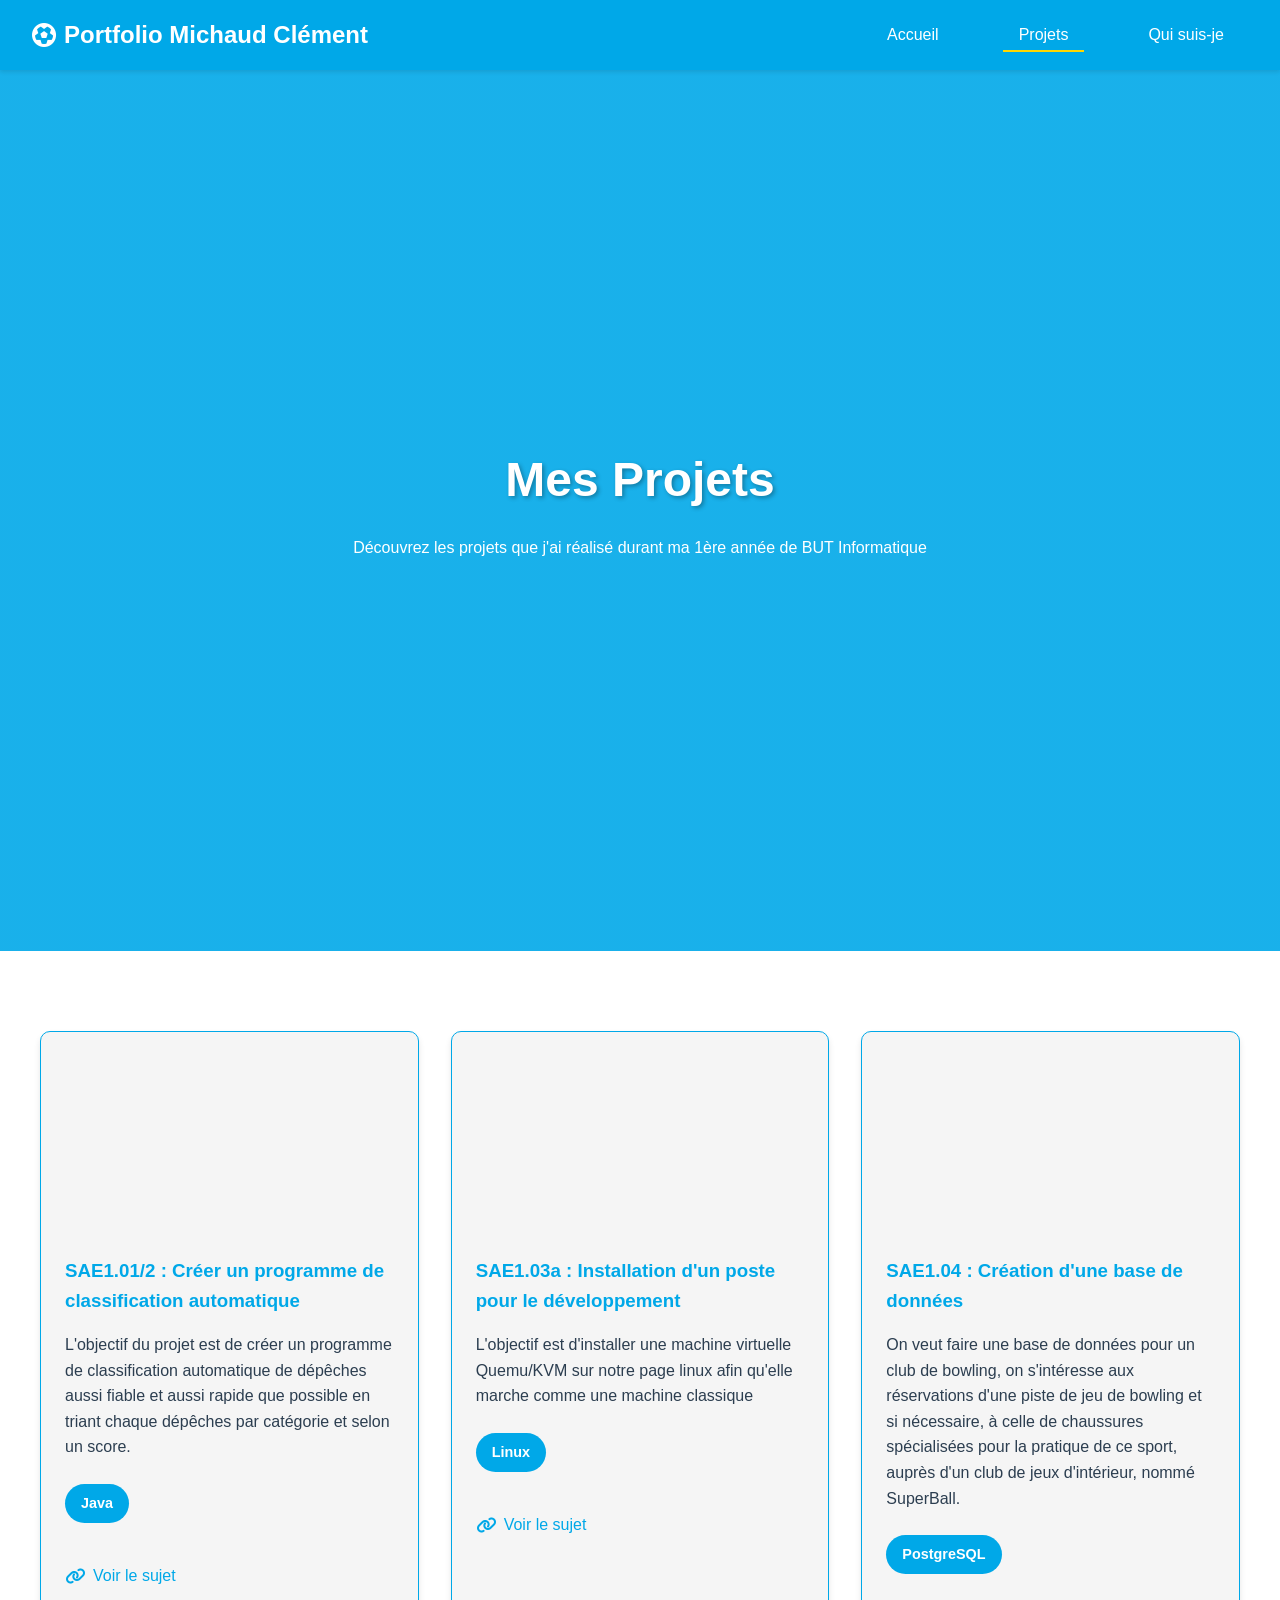
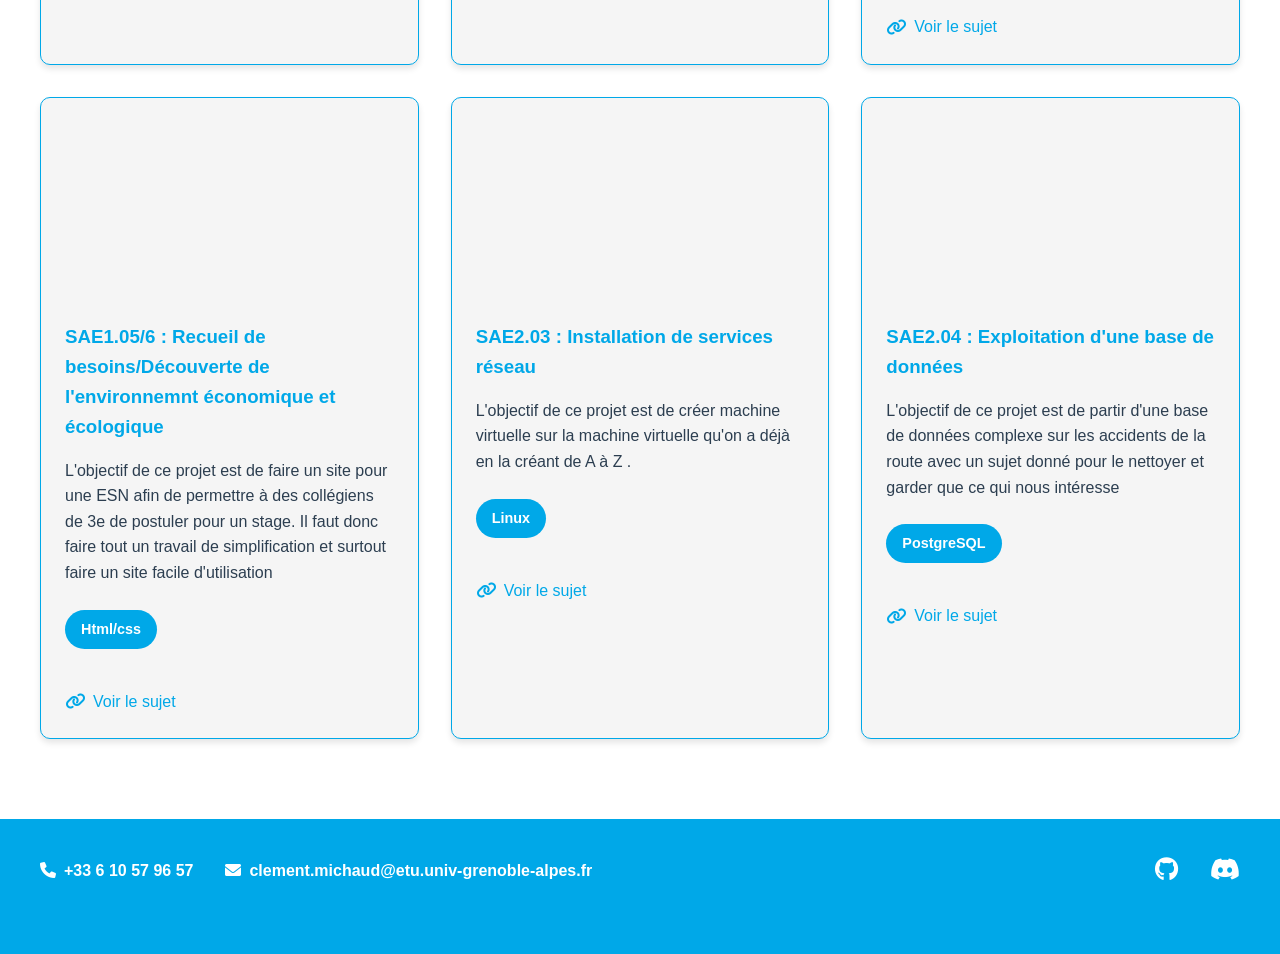
==== projets.html @ e9f32c7b "Add files via upload" ====
<!DOCTYPE html>
<html lang="fr">
<head>
    <meta charset="UTF-8">
    <meta name="viewport" content="width=device-width, initial-scale=1.0">
    <title>Projets</title>
    <link rel="stylesheet" href="styles.css">
    <link rel="stylesheet" href="https://cdnjs.cloudflare.com/ajax/libs/font-awesome/6.0.0/css/all.min.css">
</head>
<body>
    <nav class="navbar">
        <div class="nav-brand">
            <i class="fas fa-futbol"></i>
            <span>Portfolio Michaud Clément</span>
        </div>
        <ul class="nav-links">
            <li><a href="index.html">Accueil</a></li>
            <li><a href="projets.html" class="active">Projets</a></li>
            <li><a href="qui-suis-je.html">Qui suis-je</a></li>
        </ul>
    </nav>

    <div class="page-section-indicator">
        <div class="section-indicator">
            <div class="section-indicator-item active" data-section="presentation">Présentation</div>
            <div class="section-indicator-item" data-section="projets">Projets</div>
        </div>
    </div>

    <section class="hero">
        <div class="hero-content">
            <h1>Mes Projets</h1>
            <p>Découvrez les projets que j'ai réalisé durant ma 1ère année de BUT Informatique</p>
        </div>
    </section>

    <section class="projects-section">
        <div class="project-grid">
            <div class="project-card">
                <div class="project-image" style="background-image: url('https://via.placeholder.com/300')"></div>
                <div class="project-content">
                    <h3>SAE1.01/2 : Créer un programme de classification automatique</h3>
                    <p>L'objectif du projet est de créer un programme de classification automatique de dépêches aussi fiable et aussi rapide que 
                        possible en triant chaque dépêches par catégorie et selon un score. </p>
                    <div class="project-tech">
                        <span>Java</span>
                    </div>
                    <div class="project-links">
                        <a href="images/SAE101.pdf" class="project-link"><i class="fas fa-link"></i> Voir le sujet</a>
                    </div>
                </div>
            </div>

            <div class="project-card">
                <div class="project-image" style="background-image: url('https://via.placeholder.com/300')"></div>
                <div class="project-content">
                    <h3>SAE1.03a : Installation d'un poste pour le développement</h3>
                    <p>L'objectif est d'installer une machine virtuelle Quemu/KVM sur notre page linux afin qu'elle marche comme une machine classique
                    </p>
                    <div class="project-tech">
                        <span>Linux</span>
                    </div>
                    <div class="project-links">
                        <a href="images/SAE103a.PNG" class="project-link"><i class="fas fa-link"></i> Voir le sujet</a>
                    </div>
                </div>
            </div>

            <div class="project-card">
                <div class="project-image" style="background-image: url('https://via.placeholder.com/300')"></div>
                <div class="project-content">
                    <h3>SAE1.04 : Création d'une base de données</h3>
                    <p>On veut faire une base de données pour un club de bowling, on s'intéresse aux réservations d'une piste de jeu de bowling et si nécessaire, à celle de chaussures spécialisées
                        pour la pratique de ce sport, auprès d'un club de jeux d'intérieur, nommé SuperBall.</p>
                    <div class="project-tech">
                        <span>PostgreSQL</span>
                    </div>
                    <div class="project-links">
                        <a href="images/Sujet_SAE_S1.04_Etapes1_2_3.pdf" class="project-link"><i class="fas fa-link"></i> Voir le sujet</a>
                    </div>
                </div>
            </div>

            <div class="project-card">
                <div class="project-image" style="background-image: url('https://via.placeholder.com/300')"></div>
                <div class="project-content">
                    <h3>SAE1.05/6 : Recueil de besoins/Découverte de l'environnemnt économique et écologique </h3>
                    <p>L'objectif de ce projet est de faire un site pour une ESN afin de permettre à des collégiens de 3e de postuler pour un stage. Il faut donc faire tout un travail de simplification et surtout faire un site facile d'utilisation</p>
                    <div class="project-tech">
                        <span>Html/css</span>
                    </div>
                    <div class="project-links">
                        <a href="images/SAE1-05-06-Sujet.pdf" class="project-link"><i class="fas fa-link"></i> Voir le sujet</a>
                    </div>
                </div>
            </div>

            <div class="project-card">
                <div class="project-image" style="background-image: url('https://via.placeholder.com/300')"></div>
                <div class="project-content">
                    <h3>SAE2.03 : Installation de services réseau</h3>
                    <p>L'objectif de ce projet est de créer machine virtuelle sur la machine virtuelle qu'on a déjà en la créant de A à Z .</p>
                    <div class="project-tech">
                        <span>Linux</span>
                    </div>
                    <div class="project-links">
                        <a href="images/SAE23a.PNG" class="project-link"><i class="fas fa-link"></i> Voir le sujet</a>
                    </div>
                </div>
            </div>

            <div class="project-card">
                <div class="project-image" style="background-image: url('https://via.placeholder.com/300')"></div>
                <div class="project-content">
                    <h3>SAE2.04 : Exploitation d'une base de données </h3>
                    <p>L'objectif de ce projet est de partir d'une base de données complexe sur les accidents de la route avec un sujet donné pour le nettoyer et garder que ce qui nous intéresse</p>
                    <div class="project-tech">
                        <span>PostgreSQL</span>
                    </div>
                    <div class="project-links">
                        <a href="images/SAE204.PNG" class="project-link"><i class="fas fa-link"></i> Voir le sujet</a>
                    </div>
                </div>
            </div>
        </div>
    </section>

    <footer>
        <div class="footer-content">
            <div class="contact-info">
                <a href="tel:+33123456789" class="contact-link">
                    <i class="fas fa-phone"></i>
                    <span>+33 6 10 57 96 57</span>
                </a>
                <a href="mailto:contact@example.com" class="contact-link">
                    <i class="fas fa-envelope"></i>
                    <span>clement.michaud@etu.univ-grenoble-alpes.fr</span>
                </a>
            </div>
            <div class="social-links">
                <a href="https://github.com/Clementmd13600" target="_blank">
                    <i class="fab fa-github"></i>
                </a>
                <a href="https://discordapp.com/users/1197885969622376449" target="_blank">
                    <i class="fab fa-discord"></i>
                </a>
            </div>
        </div>
    </footer>
</body>
</html>
---- styles.css ----
:root {
    --om-blue: #00A8E8; /* Bleu ciel OM */
    --om-white: #FFFFFF;
    --om-dark: #2C3E50;
    --om-gray: #F5F5F5;
    --om-gold: #FFD700;
}

* {
    margin: 0;
    padding: 0;
    box-sizing: border-box;
}

body {
    font-family: 'Arial', sans-serif;
    line-height: 1.6;
    color: var(--om-dark);
}

/* Navigation */
.navbar {
    background-color: var(--om-blue);
    padding: 1rem 2rem;
    display: flex;
    justify-content: space-between;
    align-items: center;
    position: fixed;
    width: 100%;
    top: 0;
    z-index: 1000;
    box-shadow: 0 2px 4px rgba(0, 0, 0, 0.1);
}

.nav-brand {
    color: var(--om-white);
    font-size: 1.5rem;
    display: flex;
    align-items: center;
    gap: 0.5rem;
    font-weight: bold;
}

.nav-links {
    display: flex;
    gap: 2rem;
    list-style: none;
}

.nav-links a {
    color: var(--om-white);
    text-decoration: none;
    padding: 0.5rem 1rem;
    margin: 0 0.5rem;
    transition: all 0.3s ease;
}

.nav-links a:hover {
    color: var(--om-gold);
}

.nav-links a.active {
    color: var(--om-white);
    border-bottom: 2px solid var(--om-gold);
    padding-bottom: 0.4rem;
}

/* Parcours Pro */
.parcours-section {
    padding: 5rem 2rem;
    background-color: var(--om-white);
}

.parcours-container {
    max-width: 1200px;
    margin: 0 auto;
    position: relative;
}

.timeline {
    position: relative;
    padding: 2rem 0;
}



.timeline-item {
    position: relative;
    padding: 2rem 0;
    display: flex;
    gap: 2rem;
}

.timeline-date {
    color: var(--om-blue);
    font-weight: bold;
    min-width: 100px;
    text-align: center;
}

.timeline-content {
    flex: 1;
}

.timeline-content p {
    color: var(--om-dark);
    margin-bottom: 1rem;
}

/* Hero Section */
.hero {
    height: 100vh;
    background: linear-gradient(rgba(0, 168, 232, 0.9), rgba(0, 168, 232, 0.9)),
                url('https://via.placeholder.com/1920x1080') center/cover;
    display: flex;
    align-items: center;
    justify-content: center;
    text-align: center;
    color: var(--om-white);
    padding: 0 1rem;
}

.hero-content {
    max-width: 800px;
}

.hero-content h1 {
    font-size: 3rem;
    margin-bottom: 1rem;
    text-shadow: 2px 2px 4px rgba(0, 0, 0, 0.3);
}

/* Profile Section */
.profile-section {
    display: flex;
    align-items: center;
    justify-content: center;
    gap: 3rem;
    max-width: 1200px;
    margin: 0 auto;
}

.profile-photo {
    width: 200px;
    height: 200px;
    border-radius: 50%;
    border: 4px solid var(--om-blue);
    box-shadow: 0 4px 6px rgba(0, 0, 0, 0.2);
    background-size: cover;
    background-position: center;
}

.profile-info h1 {
    font-size: 2.5rem;
    color: var(--om-white) !important;
    text-align: center;
    margin-bottom: 1rem;
}

.profile-info p {
    color: var(--om-dark);
    margin-bottom: 0.5rem;
}

/* Skills Section */
.skills-section {
    padding: 5rem 2rem;
    background-color: var(--om-white);
}

.skills-section h2 {
    text-align: center;
    margin-bottom: 3rem;
    color: var(--om-blue);
    font-weight: bold;
}

.skills-category {
    margin-bottom: 4rem;
}

.skills-category h3 {
    color: var(--om-blue);
    margin-bottom: 2rem;
}

.skills-grid {
    display: grid;
    grid-template-columns: repeat(auto-fit, minmax(150px, 1fr));
    gap: 2rem;
}

.skill-item {
    display: flex;
    flex-direction: column;
    align-items: center;
    gap: 1rem;
    padding: 1rem;
    background: var(--om-gray);
    border-radius: 10px;
    box-shadow: 0 2px 4px rgba(0, 0, 0, 0.1);
    transition: transform 0.3s ease;
}

.skill-item:hover {
    transform: translateY(-5px);
}

.skill-item img {
    width: 50px;
    height: 50px;
    object-fit: contain;
}

.skill-item span {
    color: var(--om-blue);
    font-weight: 500;
}

/* Projects Section */
.projects-section {
    padding: 5rem 2rem;
    background-color: var(--om-white);
}

.project-grid {
    display: grid;
    grid-template-columns: repeat(auto-fit, minmax(300px, 1fr));
    gap: 2rem;
    max-width: 1200px;
    margin: 0 auto;
}

.project-card {
    background: var(--om-gray);
    border-radius: 10px;
    overflow: hidden;
    box-shadow: 0 4px 6px rgba(0, 0, 0, 0.1);
    transition: transform 0.3s ease, box-shadow 0.3s ease;
    border: 1px solid var(--om-blue);
}

.project-card:hover {
    transform: translateY(-5px);
    box-shadow: 0 6px 12px rgba(0, 0, 0, 0.2);
}

.project-image {
    height: 200px;
    background-size: cover;
    background-position: center;
}

.project-content {
    padding: 1.5rem;
}

.project-content h2,
.project-content h3,
.project-tech span {
    color: var(--om-blue);
    margin-bottom: 1rem;
    font-weight: bold;
}

.project-content p {
    color: var(--om-blue);
    margin-bottom: 1rem;
}

.competences-section h2,
.interests-section h2,
.parcours-section h2 {
    color: var(--om-blue);
    margin-bottom: 1rem;
    font-weight: bold;
}

.project-content p {
    color: var(--om-dark);
    margin-bottom: 1.5rem;
}

.project-tech {
    display: flex;
    gap: 1rem;
    flex-wrap: wrap;
    margin-bottom: 1.5rem;
}

.project-tech span {
    background-color: var(--om-blue);
    color: var(--om-white);
    padding: 0.5rem 1rem;
    border-radius: 20px;
    font-size: 0.9rem;
}

.project-links {
    display: flex;
    gap: 1rem;
}

.project-link {
    color: var(--om-blue);
    text-decoration: none;
    display: flex;
    align-items: center;
    gap: 0.5rem;
    transition: color 0.3s ease;
}

.project-link:hover {
    color: var(--om-dark);
}

/* Interests Section */
.interests-section {
    padding: 5rem 2rem;
    background-color: var(--om-gray);
}

.interests-grid {
    display: grid;
    grid-template-columns: repeat(auto-fit, minmax(250px, 1fr));
    gap: 2rem;
    max-width: 1200px;
    margin: 0 auto;
}

.interest-item {
    background: var(--om-white);
    padding: 2rem;
    text-align: center;
    border-radius: 10px;
    box-shadow: 0 2px 4px rgba(0, 0, 0, 0.1);
    transition: transform 0.3s ease;
}

.interest-item:hover {
    transform: translateY(-5px);
}

.interest-item img {
    width: 80px;
    height: 80px;
    object-fit: cover;
    margin-bottom: 1rem;
}

.interest-item i {
    font-size: 2.5rem;
    color: var(--om-red);
    margin-bottom: 1rem;
}

.interest-item h3 {
    color: var(--om-red);
    margin-bottom: 0.5rem;
}

.hero-content {
    max-width: 800px;
}

.hero-content h1 {
    font-size: 3rem;
    margin-bottom: 1rem;
    text-shadow: 2px 2px 4px rgba(0, 0, 0, 0.3);
}

/* Profile Section */
.profile-section {
    max-width: 600px;
    margin: 0 auto;
    text-align: center;
}

.profile-photo {
    width: 200px;
    height: 200px;
    border-radius: 50%;
    margin: 0 auto 2rem;
    background-size: cover;
    background-position: center;
}

.profile-info h1 {
    font-size: 2.5rem;
    color: var(--om-dark);
}

.profile-info p {
    color: var(--om-dark);
    margin-bottom: 0.5rem;
}

/* Competences Section */
.competences-section {
    padding: 5rem 2rem;
    background-color: var(--om-white);
}

.competences-grid {
    display: grid;
    grid-template-columns: repeat(auto-fit, minmax(250px, 1fr));
    gap: 2rem;
    max-width: 1200px;
    margin: 0 auto;
    padding: 2rem 0;
}

.competence-item {
    background: var(--om-gray);
    padding: 1.5rem;
    border-radius: 10px;
    text-align: center;
    box-shadow: 0 2px 10px rgba(0, 0, 0, 0.1);
    transition: transform 0.3s ease;
}

.competence-item:hover {
    transform: translateY(-5px);
}

.competence-item img {
    width: 80px;
    height: 80px;
    object-fit: contain;
}

.competence-item h3 {
    color: var(--om-dark);
    margin-bottom: 0.5rem;
    font-size: 1.2rem;
    text-align: center;
}

.competence-item p {
    color: var(--om-dark);
    margin: 0;
    font-size: 0.9rem;
    opacity: 0.8;
    text-align: center;
    width: 100%;
    padding: 0 1rem;
}

/* Footer */
footer {
    background-color: var(--om-blue);
    color: var(--om-white);
    text-align: center;
    padding: 2rem;
    font-weight: bold;
}

.footer-content {
    max-width: 1200px;
    margin: 0 auto;
    display: flex;
    justify-content: space-between;
    align-items: center;
    flex-wrap: wrap;
    gap: 2rem;
    padding-bottom: 2rem;
}

.contact-info {
    display: flex;
    gap: 2rem;
    align-items: center;
}

.contact-info a {
    color: var(--om-white);
    text-decoration: none;
    transition: color 0.3s ease;
}

.contact-info a:hover {
    color: var(--om-dark);
}

.contact-link {
    display: flex;
    align-items: center;
    gap: 0.5rem;
    color: var(--om-white);
    text-decoration: none;
    transition: color 0.3s ease;
}

.contact-link:hover {
    color: var(--om-dark);
}

.social-links {
    display: flex;
    gap: 2rem;
}

.social-links a {
    color: var(--om-white);
    font-size: 1.5rem;
    transition: color 0.3s ease;
}

.social-links a:hover {
    color: var(--om-dark);
}

.projects-section{
    flex-wrap: wrap;
}

/* Responsive Design */
@media (max-width: 768px) {
    .nav-links {
        display: none;
    }
    
    .hero-content h1 {
        font-size: 2rem;
    }
    
    .profile-section {
        flex-direction: column;
    }
    
    .timeline-item {
        flex-direction: column;
    }
    
    .timeline-date {
        min-width: auto;
        margin-bottom: 1rem;
    }
    
    .footer-content {
        flex-direction: column;
        gap: 1rem;
    }
}
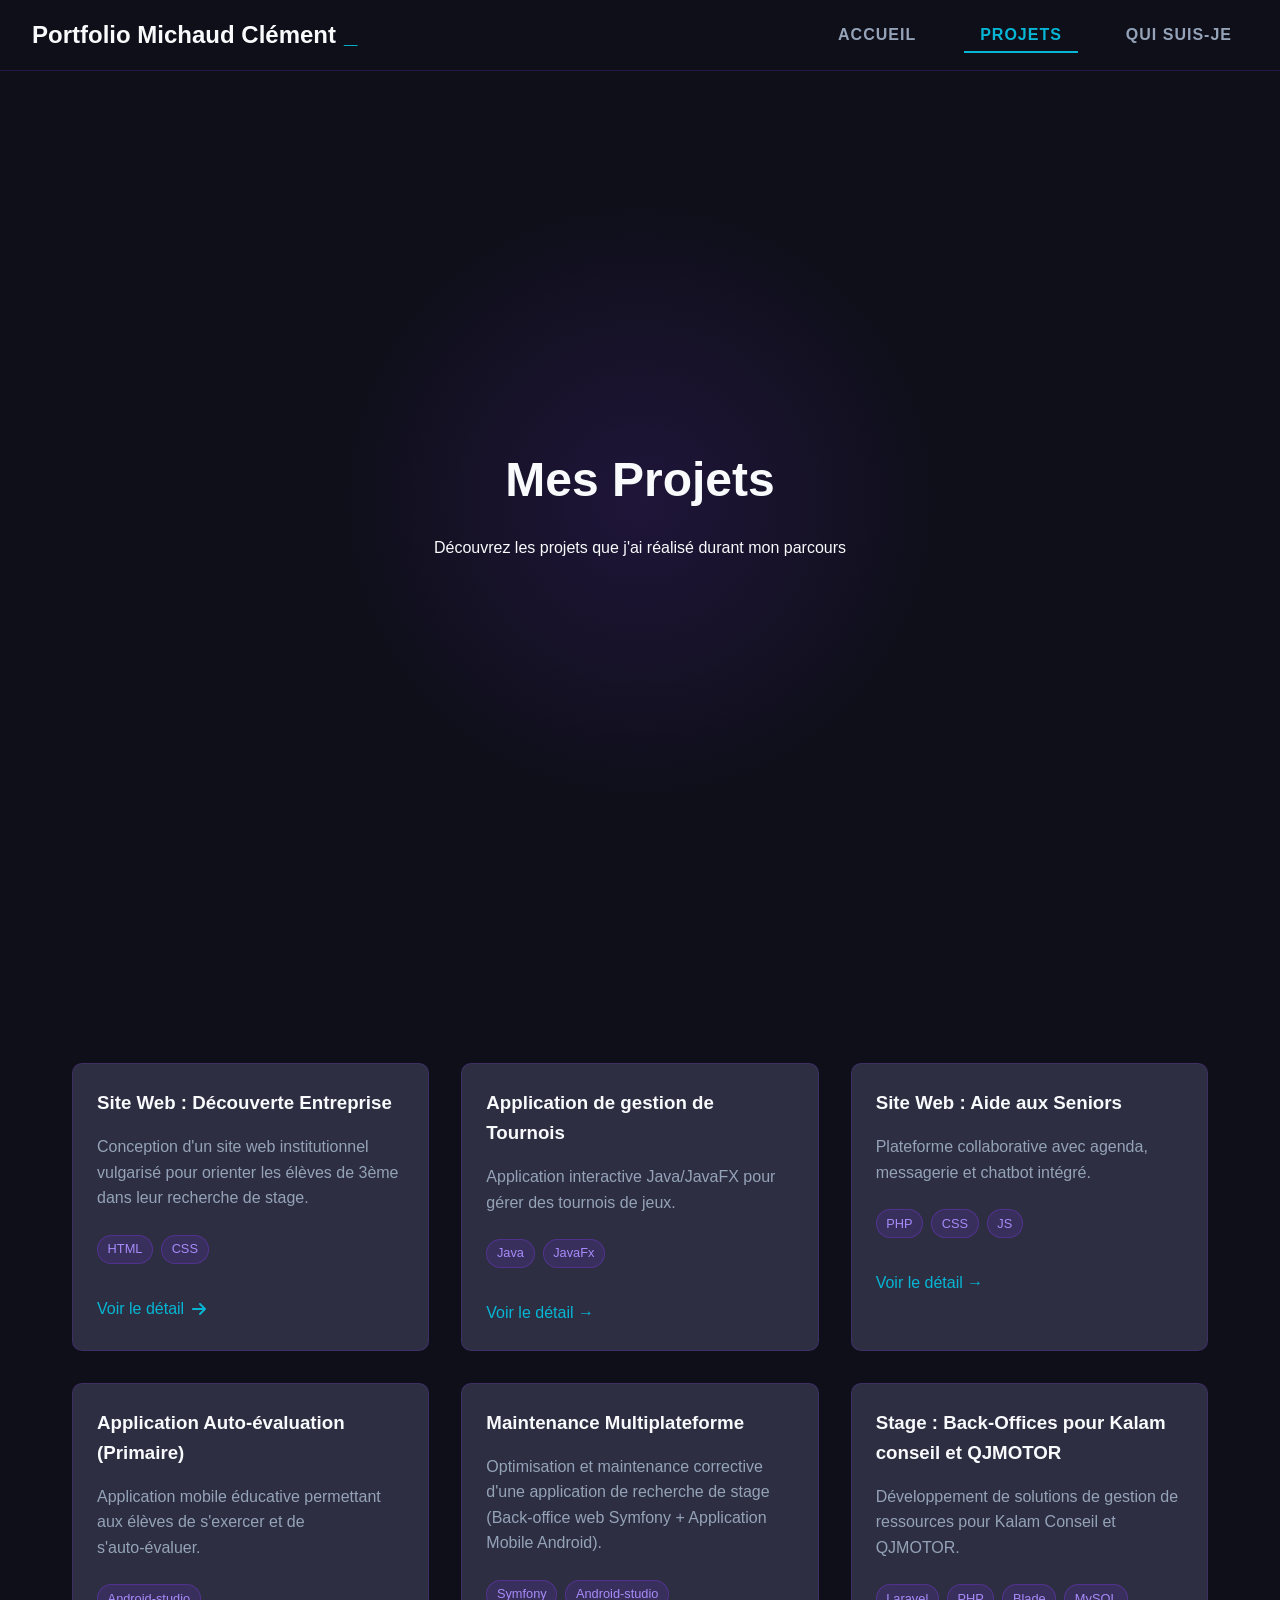
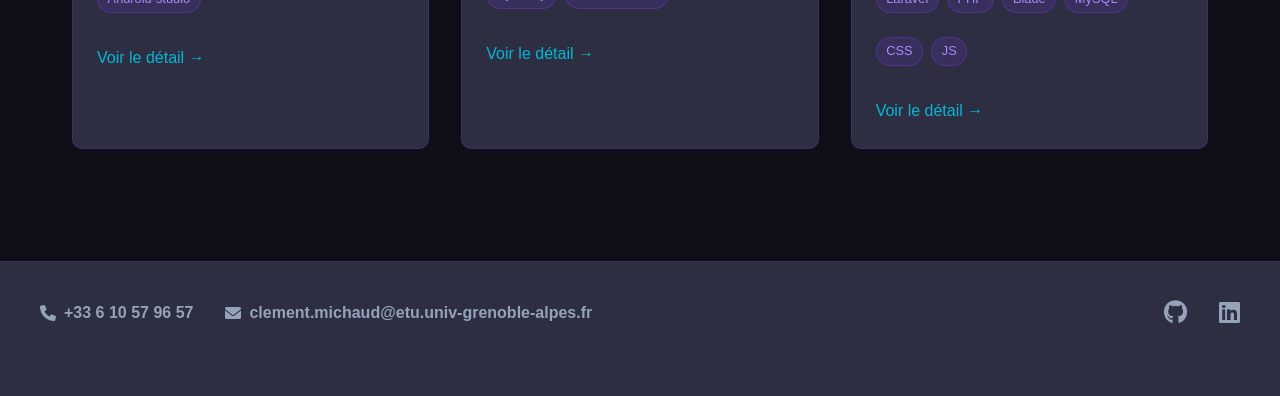
==== commit b7994206: "mise à jour Portfolio" ====
--- a/projets.html
+++ b/projets.html
@@ -10,7 +10,6 @@
 <body>
     <nav class="navbar">
         <div class="nav-brand">
-            <i class="fas fa-futbol"></i>
             <span>Portfolio Michaud Clément</span>
         </div>
         <ul class="nav-links">
@@ -30,96 +29,80 @@
     <section class="hero">
         <div class="hero-content">
             <h1>Mes Projets</h1>
-            <p>Découvrez les projets que j'ai réalisé durant ma 1ère année de BUT Informatique</p>
+            <p>Découvrez les projets que j'ai réalisé durant mon parcours</p>
         </div>
     </section>
 
     <section class="projects-section">
         <div class="project-grid">
             <div class="project-card">
-                <div class="project-image" style="background-image: url('https://via.placeholder.com/300')"></div>
                 <div class="project-content">
-                    <h3>SAE1.01/2 : Créer un programme de classification automatique</h3>
-                    <p>L'objectif du projet est de créer un programme de classification automatique de dépêches aussi fiable et aussi rapide que 
-                        possible en triant chaque dépêches par catégorie et selon un score. </p>
+                    <h3>Site Web : Découverte Entreprise</h3>
+                    <p>Conception d'un site web institutionnel vulgarisé pour orienter les élèves de 3ème dans leur recherche de stage.</p>
                     <div class="project-tech">
-                        <span>Java</span>
+                        <span>HTML</span>
+                        <span>CSS</span>
                     </div>
-                    <div class="project-links">
-                        <a href="images/SAE101.pdf" class="project-link"><i class="fas fa-link"></i> Voir le sujet</a>
-                    </div>
+                    <a href="projet-vulgarisation.html" class="project-link">Voir le détail <i class="fas fa-arrow-right"></i></a>
                 </div>
             </div>
-
             <div class="project-card">
-                <div class="project-image" style="background-image: url('https://via.placeholder.com/300')"></div>
                 <div class="project-content">
-                    <h3>SAE1.03a : Installation d'un poste pour le développement</h3>
-                    <p>L'objectif est d'installer une machine virtuelle Quemu/KVM sur notre page linux afin qu'elle marche comme une machine classique
-                    </p>
+                    <h3>Application de gestion de Tournois</h3>
+                    <p>Application interactive Java/JavaFX pour gérer des tournois de jeux.</p>
                     <div class="project-tech">
-                        <span>Linux</span>
-                    </div>
-                    <div class="project-links">
-                        <a href="images/SAE103a.PNG" class="project-link"><i class="fas fa-link"></i> Voir le sujet</a>
-                    </div>
+                            <span>Java</span>
+                            <span>JavaFx</span>
+                        </div>
+                    <a href="projet-tournoi.html" class="project-link">Voir le détail →</a>
                 </div>
             </div>
-
             <div class="project-card">
-                <div class="project-image" style="background-image: url('https://via.placeholder.com/300')"></div>
                 <div class="project-content">
-                    <h3>SAE1.04 : Création d'une base de données</h3>
-                    <p>On veut faire une base de données pour un club de bowling, on s'intéresse aux réservations d'une piste de jeu de bowling et si nécessaire, à celle de chaussures spécialisées
-                        pour la pratique de ce sport, auprès d'un club de jeux d'intérieur, nommé SuperBall.</p>
+                    <h3>Site Web : Aide aux Seniors</h3>
+                    <p>Plateforme collaborative avec agenda, messagerie et chatbot intégré.</p>
                     <div class="project-tech">
-                        <span>PostgreSQL</span>
+                        <span>PHP</span>
+                        <span>CSS</span>
+                        <span>JS</span>
                     </div>
-                    <div class="project-links">
-                        <a href="images/Sujet_SAE_S1.04_Etapes1_2_3.pdf" class="project-link"><i class="fas fa-link"></i> Voir le sujet</a>
-                    </div>
+                    <a href="projet-senior.html" class="project-link">Voir le détail →</a>
                 </div>
             </div>
-
             <div class="project-card">
-                <div class="project-image" style="background-image: url('https://via.placeholder.com/300')"></div>
                 <div class="project-content">
-                    <h3>SAE1.05/6 : Recueil de besoins/Découverte de l'environnemnt économique et écologique </h3>
-                    <p>L'objectif de ce projet est de faire un site pour une ESN afin de permettre à des collégiens de 3e de postuler pour un stage. Il faut donc faire tout un travail de simplification et surtout faire un site facile d'utilisation</p>
+                    <h3>Application Auto-évaluation (Primaire)</h3>
+                    <p>Application mobile éducative permettant aux élèves de s'exercer et de s'auto-évaluer.</p>
                     <div class="project-tech">
-                        <span>Html/css</span>
+                        <span>Android-studio</span>
                     </div>
-                    <div class="project-links">
-                        <a href="images/SAE1-05-06-Sujet.pdf" class="project-link"><i class="fas fa-link"></i> Voir le sujet</a>
-                    </div>
+                    <a href="projet-ecole.html" class="project-link">Voir le détail →</a>
                 </div>
             </div>
-
             <div class="project-card">
-                <div class="project-image" style="background-image: url('https://via.placeholder.com/300')"></div>
                 <div class="project-content">
-                    <h3>SAE2.03 : Installation de services réseau</h3>
-                    <p>L'objectif de ce projet est de créer machine virtuelle sur la machine virtuelle qu'on a déjà en la créant de A à Z .</p>
+                    <h3>Maintenance Multiplateforme</h3>
+                    <p>Optimisation et maintenance corrective d'une application de recherche de stage (Back-office web Symfony + Application Mobile Android).</p>
                     <div class="project-tech">
-                        <span>Linux</span>
+                        <span>Symfony</span>
+                        <span>Android-studio</span>
                     </div>
-                    <div class="project-links">
-                        <a href="images/SAE23a.PNG" class="project-link"><i class="fas fa-link"></i> Voir le sujet</a>
-                    </div>
+                    <a href="projet-maintenance.html" class="project-link">Voir le détail →</a>
                 </div>
             </div>
-
             <div class="project-card">
-                <div class="project-image" style="background-image: url('https://via.placeholder.com/300')"></div>
                 <div class="project-content">
-                    <h3>SAE2.04 : Exploitation d'une base de données </h3>
-                    <p>L'objectif de ce projet est de partir d'une base de données complexe sur les accidents de la route avec un sujet donné pour le nettoyer et garder que ce qui nous intéresse</p>
+                    <h3>Stage : Back-Offices pour Kalam conseil et QJMOTOR</h3>
+                    <p>Développement de solutions de gestion de ressources pour Kalam Conseil et QJMOTOR.</p>
                     <div class="project-tech">
-                        <span>PostgreSQL</span>
+                        <span>Laravel</span>
+                        <span>PHP</span>
+                        <span>Blade</span>
+                        <span>MySQL</span>
+                        <span>CSS</span>
+                        <span>JS</span>
                     </div>
-                    <div class="project-links">
-                        <a href="images/SAE204.PNG" class="project-link"><i class="fas fa-link"></i> Voir le sujet</a>
-                    </div>
+                    <a href="projet-stage.html" class="project-link">Voir le détail →</a>
                 </div>
             </div>
         </div>
@@ -141,8 +124,8 @@
                 <a href="https://github.com/Clementmd13600" target="_blank">
                     <i class="fab fa-github"></i>
                 </a>
-                <a href="https://discordapp.com/users/1197885969622376449" target="_blank">
-                    <i class="fab fa-discord"></i>
+                <a href="https://www.linkedin.com/in/cl%C3%A9ment-michaud-70b912414/" target="_blank">
+                    <i class="fab fa-linkedin"></i>
                 </a>
             </div>
         </div>
--- a/styles.css
+++ b/styles.css
@@ -1,9 +1,16 @@
 :root {
-    --om-blue: #00A8E8; /* Bleu ciel OM */
-    --om-white: #FFFFFF;
-    --om-dark: #2C3E50;
-    --om-gray: #F5F5F5;
-    --om-gold: #FFD700;
+    --dev-dark: #0F0F1A;
+    --dev-surface: #2E2E42;
+    --dev-surface-2: #3A3A52;
+    --dev-purple: #7C3AED;
+    --dev-purple-light: #A78BFA;
+    --dev-cyan: #06B6D4;
+    --dev-cyan-light: #67E8F9;
+    --dev-green: #10B981;
+    --dev-white: #F8FAFC;
+    --dev-muted: #94A3B8;
+    --dev-border: rgba(124, 58, 237, 0.2);
+    --dev-border-cyan: rgba(6, 182, 212, 0.2);
 }
 
 * {
@@ -15,12 +22,14 @@
 body {
     font-family: 'Arial', sans-serif;
     line-height: 1.6;
-    color: var(--om-dark);
+    color: var(--dev-white);
+    background-color: var(--dev-dark);
 }
 
 /* Navigation */
 .navbar {
-    background-color: var(--om-blue);
+    background: var(--dev-dark);
+    border-bottom: 1px solid var(--dev-border);
     padding: 1rem 2rem;
     display: flex;
     justify-content: space-between;
@@ -29,11 +38,11 @@
     width: 100%;
     top: 0;
     z-index: 1000;
-    box-shadow: 0 2px 4px rgba(0, 0, 0, 0.1);
+    transition: background 0.4s ease;
 }
 
 .nav-brand {
-    color: var(--om-white);
+    color: var(--dev-white);
     font-size: 1.5rem;
     display: flex;
     align-items: center;
@@ -41,6 +50,17 @@
     font-weight: bold;
 }
 
+.nav-brand::after {
+    content: '_';
+    color: var(--dev-cyan);
+    animation: blink 1.2s step-end infinite;
+}
+
+@keyframes blink {
+    0%, 100% { opacity: 1; }
+    50% { opacity: 0; }
+}
+
 .nav-links {
     display: flex;
     gap: 2rem;
@@ -48,27 +68,45 @@
 }
 
 .nav-links a {
-    color: var(--om-white);
+    color: var(--dev-muted);
     text-decoration: none;
     padding: 0.5rem 1rem;
-    margin: 0 0.5rem;
+    font-weight: bold;
+    text-transform: uppercase;
+    letter-spacing: 1px;
     transition: all 0.3s ease;
+    position: relative;
 }
 
 .nav-links a:hover {
-    color: var(--om-gold);
+    color: var(--dev-cyan);
+}
+
+.nav-links a:hover::after {
+    width: 100%;
+    left: 0;
+}
+
+.nav-links a::after {
+    content: '';
+    position: absolute;
+    width: 0;
+    height: 2px;
+    bottom: 0;
+    left: 50%;
+    background-color: var(--dev-cyan);
+    transition: all 0.3s ease;
 }
 
 .nav-links a.active {
-    color: var(--om-white);
-    border-bottom: 2px solid var(--om-gold);
-    padding-bottom: 0.4rem;
+    color: var(--dev-cyan);
+    border-bottom: 2px solid var(--dev-cyan);
 }
 
 /* Parcours Pro */
 .parcours-section {
     padding: 5rem 2rem;
-    background-color: var(--om-white);
+    background-color: var(--dev-dark);
 }
 
 .parcours-container {
@@ -82,8 +120,6 @@
     padding: 2rem 0;
 }
 
-
-
 .timeline-item {
     position: relative;
     padding: 2rem 0;
@@ -92,7 +128,7 @@
 }
 
 .timeline-date {
-    color: var(--om-blue);
+    color: var(--dev-cyan);
     font-weight: bold;
     min-width: 100px;
     text-align: center;
@@ -103,31 +139,46 @@
 }
 
 .timeline-content p {
-    color: var(--om-dark);
+    color: var(--dev-muted);
     margin-bottom: 1rem;
 }
 
 /* Hero Section */
 .hero {
     height: 100vh;
-    background: linear-gradient(rgba(0, 168, 232, 0.9), rgba(0, 168, 232, 0.9)),
-                url('https://via.placeholder.com/1920x1080') center/cover;
+    background: var(--dev-dark);
     display: flex;
     align-items: center;
     justify-content: center;
     text-align: center;
-    color: var(--om-white);
+    color: var(--dev-white);
     padding: 0 1rem;
+    position: relative;
+    overflow: hidden;
+}
+
+.hero::before {
+    content: '';
+    position: absolute;
+    width: 600px;
+    height: 600px;
+    background: radial-gradient(circle, rgba(124, 58, 237, 0.15) 0%, transparent 70%);
+    top: 50%;
+    left: 50%;
+    transform: translate(-50%, -50%);
+    pointer-events: none;
 }
 
 .hero-content {
     max-width: 800px;
+    position: relative;
+    z-index: 1;
 }
 
 .hero-content h1 {
     font-size: 3rem;
     margin-bottom: 1rem;
-    text-shadow: 2px 2px 4px rgba(0, 0, 0, 0.3);
+    text-shadow: none;
 }
 
 /* Profile Section */
@@ -144,34 +195,47 @@
     width: 200px;
     height: 200px;
     border-radius: 50%;
-    border: 4px solid var(--om-blue);
-    box-shadow: 0 4px 6px rgba(0, 0, 0, 0.2);
+    border: 2px solid var(--dev-purple);
+    box-shadow: 0 0 30px rgba(124, 58, 237, 0.3);
     background-size: cover;
     background-position: center;
 }
 
 .profile-info h1 {
     font-size: 2.5rem;
-    color: var(--om-white) !important;
+    color: var(--dev-white) !important;
     text-align: center;
     margin-bottom: 1rem;
 }
 
 .profile-info p {
-    color: var(--om-dark);
+    color: var(--dev-muted);
     margin-bottom: 0.5rem;
 }
 
 /* Skills Section */
+.skills-container {
+    width: 95%;
+    max-width: 1400px;
+    margin: 0 auto;
+}
+
 .skills-section {
     padding: 5rem 2rem;
-    background-color: var(--om-white);
+    background-color: var(--dev-dark);
+    max-width: none;
+}
+
+h2 {
+    margin-bottom: 3rem;
+    color: var(--dev-cyan);
+    font-weight: bold;
 }
 
 .skills-section h2 {
     text-align: center;
     margin-bottom: 3rem;
-    color: var(--om-blue);
+    color: var(--dev-cyan);
     font-weight: bold;
 }
 
@@ -180,30 +244,33 @@
 }
 
 .skills-category h3 {
-    color: var(--om-blue);
+    color: var(--dev-purple-light);
     margin-bottom: 2rem;
 }
 
 .skills-grid {
     display: grid;
-    grid-template-columns: repeat(auto-fit, minmax(150px, 1fr));
-    gap: 2rem;
+    grid-template-columns: repeat(4, 1fr);
+    gap: 2rem;
+    width: 100%;
 }
 
 .skill-item {
     display: flex;
+    width: 100%;
     flex-direction: column;
     align-items: center;
     gap: 1rem;
     padding: 1rem;
-    background: var(--om-gray);
+    background: var(--dev-surface);
+    border: 1px solid var(--dev-border);
     border-radius: 10px;
-    box-shadow: 0 2px 4px rgba(0, 0, 0, 0.1);
-    transition: transform 0.3s ease;
+    transition: transform 0.3s ease, border-color 0.3s ease;
 }
 
 .skill-item:hover {
     transform: translateY(-5px);
+    border-color: var(--dev-purple);
 }
 
 .skill-item img {
@@ -213,14 +280,15 @@
 }
 
 .skill-item span {
-    color: var(--om-blue);
+    color: var(--dev-cyan);
     font-weight: 500;
 }
 
 /* Projects Section */
 .projects-section {
     padding: 5rem 2rem;
-    background-color: var(--om-white);
+    background-color: var(--dev-dark);
+    flex-wrap: wrap;
 }
 
 .project-grid {
@@ -229,20 +297,20 @@
     gap: 2rem;
     max-width: 1200px;
     margin: 0 auto;
+    padding: 2rem;
 }
 
 .project-card {
-    background: var(--om-gray);
+    background: var(--dev-surface);
     border-radius: 10px;
     overflow: hidden;
-    box-shadow: 0 4px 6px rgba(0, 0, 0, 0.1);
-    transition: transform 0.3s ease, box-shadow 0.3s ease;
-    border: 1px solid var(--om-blue);
+    border: 1px solid var(--dev-border);
+    transition: transform 0.3s ease, border-color 0.3s ease;
 }
 
 .project-card:hover {
     transform: translateY(-5px);
-    box-shadow: 0 6px 12px rgba(0, 0, 0, 0.2);
+    border-color: var(--dev-cyan);
 }
 
 .project-image {
@@ -256,53 +324,55 @@
 }
 
 .project-content h2,
-.project-content h3,
+.project-content h3 {
+    color: var(--dev-white);
+    margin-bottom: 1rem;
+    font-weight: bold;
+}
+
 .project-tech span {
-    color: var(--om-blue);
-    margin-bottom: 1rem;
-    font-weight: bold;
-}
-
-.project-content p {
-    color: var(--om-blue);
-    margin-bottom: 1rem;
+    color: var(--dev-cyan);
+    margin-bottom: 1rem;
+    font-weight: bold;
 }
 
 .competences-section h2,
 .interests-section h2,
 .parcours-section h2 {
-    color: var(--om-blue);
+    color: var(--dev-cyan);
     margin-bottom: 1rem;
     font-weight: bold;
 }
 
 .project-content p {
-    color: var(--om-dark);
+    color: var(--dev-muted);
     margin-bottom: 1.5rem;
 }
 
 .project-tech {
     display: flex;
+    gap: 0.5rem;
+    flex-wrap: wrap;
+    margin-bottom: 1rem;
+}
+
+.project-tech span {
+    background-color: rgba(124, 58, 237, 0.15);
+    color: var(--dev-purple-light);
+    border: 1px solid rgba(124, 58, 237, 0.35);
+    padding: 0.2rem 0.6rem;
+    border-radius: 15px;
+    font-size: 0.8rem;
+    font-weight: normal;
+}
+
+.project-links {
+    display: flex;
     gap: 1rem;
-    flex-wrap: wrap;
-    margin-bottom: 1.5rem;
-}
-
-.project-tech span {
-    background-color: var(--om-blue);
-    color: var(--om-white);
-    padding: 0.5rem 1rem;
-    border-radius: 20px;
-    font-size: 0.9rem;
-}
-
-.project-links {
-    display: flex;
-    gap: 1rem;
 }
 
 .project-link {
-    color: var(--om-blue);
+    color: var(--dev-cyan);
     text-decoration: none;
     display: flex;
     align-items: center;
@@ -311,13 +381,13 @@
 }
 
 .project-link:hover {
-    color: var(--om-dark);
+    color: var(--dev-white);
 }
 
 /* Interests Section */
 .interests-section {
     padding: 5rem 2rem;
-    background-color: var(--om-gray);
+    background-color: var(--dev-surface);
 }
 
 .interests-grid {
@@ -329,16 +399,17 @@
 }
 
 .interest-item {
-    background: var(--om-white);
+    background: var(--dev-surface-2);
     padding: 2rem;
     text-align: center;
     border-radius: 10px;
-    box-shadow: 0 2px 4px rgba(0, 0, 0, 0.1);
-    transition: transform 0.3s ease;
+    border: 1px solid var(--dev-border);
+    transition: transform 0.3s ease, border-color 0.3s ease;
 }
 
 .interest-item:hover {
     transform: translateY(-5px);
+    border-color: var(--dev-green);
 }
 
 .interest-item img {
@@ -350,55 +421,19 @@
 
 .interest-item i {
     font-size: 2.5rem;
-    color: var(--om-red);
+    color: var(--dev-green);
     margin-bottom: 1rem;
 }
 
 .interest-item h3 {
-    color: var(--om-red);
-    margin-bottom: 0.5rem;
-}
-
-.hero-content {
-    max-width: 800px;
-}
-
-.hero-content h1 {
-    font-size: 3rem;
-    margin-bottom: 1rem;
-    text-shadow: 2px 2px 4px rgba(0, 0, 0, 0.3);
-}
-
-/* Profile Section */
-.profile-section {
-    max-width: 600px;
-    margin: 0 auto;
-    text-align: center;
-}
-
-.profile-photo {
-    width: 200px;
-    height: 200px;
-    border-radius: 50%;
-    margin: 0 auto 2rem;
-    background-size: cover;
-    background-position: center;
-}
-
-.profile-info h1 {
-    font-size: 2.5rem;
-    color: var(--om-dark);
-}
-
-.profile-info p {
-    color: var(--om-dark);
+    color: var(--dev-green);
     margin-bottom: 0.5rem;
 }
 
 /* Competences Section */
 .competences-section {
     padding: 5rem 2rem;
-    background-color: var(--om-white);
+    background-color: var(--dev-dark);
 }
 
 .competences-grid {
@@ -411,16 +446,17 @@
 }
 
 .competence-item {
-    background: var(--om-gray);
+    background: var(--dev-surface);
     padding: 1.5rem;
     border-radius: 10px;
     text-align: center;
-    box-shadow: 0 2px 10px rgba(0, 0, 0, 0.1);
-    transition: transform 0.3s ease;
+    border: 1px solid var(--dev-border);
+    transition: transform 0.3s ease, border-color 0.3s ease;
 }
 
 .competence-item:hover {
     transform: translateY(-5px);
+    border-color: var(--dev-purple);
 }
 
 .competence-item img {
@@ -430,26 +466,101 @@
 }
 
 .competence-item h3 {
-    color: var(--om-dark);
+    color: var(--dev-white);
     margin-bottom: 0.5rem;
     font-size: 1.2rem;
     text-align: center;
 }
 
 .competence-item p {
-    color: var(--om-dark);
+    color: var(--dev-muted);
     margin: 0;
     font-size: 0.9rem;
-    opacity: 0.8;
     text-align: center;
     width: 100%;
     padding: 0 1rem;
 }
 
+/* About Me */
+.about-me-section {
+    padding: 4rem 2rem;
+    background-color: var(--dev-surface);
+}
+
+.about-container {
+    margin: 0 auto;
+    background: var(--dev-surface-2);
+    padding: 2rem;
+    border-radius: 10px;
+    border: 1px solid var(--dev-border);
+}
+
+.about-content {
+    margin-top: 1.5rem;
+    line-height: 2;
+}
+
+.about-content p {
+    font-size: 1.1rem;
+    color: var(--dev-muted);
+    border-bottom: 1px solid var(--dev-border);
+    padding-bottom: 0.5rem;
+}
+
+/* Timeline (detail) */
+.timeline-container {
+    position: relative;
+    max-width: 800px;
+    margin: 0 auto;
+    padding: 20px 0;
+}
+
+.timeline-container::before {
+    content: '';
+    position: absolute;
+    width: 2px;
+    background: var(--dev-purple);
+    left: 30px;
+    top: 0;
+    bottom: 0;
+}
+
+.timeline-item {
+    position: relative;
+    padding-left: 80px;
+    margin-bottom: 30px;
+}
+
+.timeline-item::before {
+    content: '';
+    position: absolute;
+    width: 12px;
+    height: 12px;
+    background: var(--dev-cyan);
+    border-radius: 50%;
+    left: 25px;
+    top: 5px;
+    box-shadow: 0 0 8px var(--dev-cyan);
+}
+
+.timeline-date {
+    font-weight: bold;
+    color: var(--dev-cyan);
+    margin-bottom: 5px;
+}
+
+.timeline-content {
+    background: var(--dev-surface);
+    border: 1px solid var(--dev-border);
+    padding: 15px;
+    border-radius: 8px;
+}
+
 /* Footer */
 footer {
-    background-color: var(--om-blue);
-    color: var(--om-white);
+    background-color: var(--dev-surface);
+    border-top: 1px solid var(--dev-border);
+    color: var(--dev-muted);
     text-align: center;
     padding: 2rem;
     font-weight: bold;
@@ -473,26 +584,26 @@
 }
 
 .contact-info a {
-    color: var(--om-white);
+    color: var(--dev-muted);
     text-decoration: none;
     transition: color 0.3s ease;
 }
 
 .contact-info a:hover {
-    color: var(--om-dark);
+    color: var(--dev-cyan);
 }
 
 .contact-link {
     display: flex;
     align-items: center;
     gap: 0.5rem;
-    color: var(--om-white);
+    color: var(--dev-muted);
     text-decoration: none;
     transition: color 0.3s ease;
 }
 
 .contact-link:hover {
-    color: var(--om-dark);
+    color: var(--dev-cyan);
 }
 
 .social-links {
@@ -501,44 +612,65 @@
 }
 
 .social-links a {
-    color: var(--om-white);
+    color: var(--dev-muted);
     font-size: 1.5rem;
     transition: color 0.3s ease;
 }
 
 .social-links a:hover {
-    color: var(--om-dark);
-}
-
-.projects-section{
-    flex-wrap: wrap;
-}
-
-/* Responsive Design */
-@media (max-width: 768px) {
-    .nav-links {
-        display: none;
-    }
-    
-    .hero-content h1 {
-        font-size: 2rem;
-    }
-    
-    .profile-section {
-        flex-direction: column;
-    }
-    
-    .timeline-item {
-        flex-direction: column;
-    }
-    
-    .timeline-date {
-        min-width: auto;
-        margin-bottom: 1rem;
-    }
-    
-    .footer-content {
-        flex-direction: column;
-        gap: 1rem;
-    }
-}
+    color: var(--dev-purple-light);
+}
+
+/* Project Detail Pages */
+.project-detail-main {
+    padding-top: 120px;
+    padding-bottom: 4rem;
+    background-color: var(--dev-dark);
+    min-height: 100vh;
+}
+
+.project-detail-wrapper {
+    max-width: 900px;
+    margin: 0 auto;
+    background: var(--dev-surface);
+    padding: 3rem;
+    border-radius: 15px;
+    border: 1px solid var(--dev-border);
+}
+
+.project-detail-title {
+    font-size: 2.2rem;
+    color: var(--dev-white);
+    margin-bottom: 2rem;
+    line-height: 1.2;
+    border-bottom: 2px solid var(--dev-purple);
+    padding-bottom: 1rem;
+}
+
+.project-section-title {
+    color: var(--dev-cyan);
+    font-size: 1.6rem;
+    margin: 2.5rem 0 1rem 0;
+}
+
+.project-sub-title {
+    color: var(--dev-white);
+    font-size: 1.2rem;
+    margin: 1.5rem 0 0.5rem 0;
+    font-weight: bold;
+}
+
+.project-text {
+    margin-bottom: 1rem;
+    color: var(--dev-muted);
+}
+
+.project-list {
+    margin-left: 2rem;
+    margin-bottom: 1.5rem;
+}
+
+.project-list li {
+    margin-bottom: 0.5rem;
+    color: var(--dev-muted);
+}
